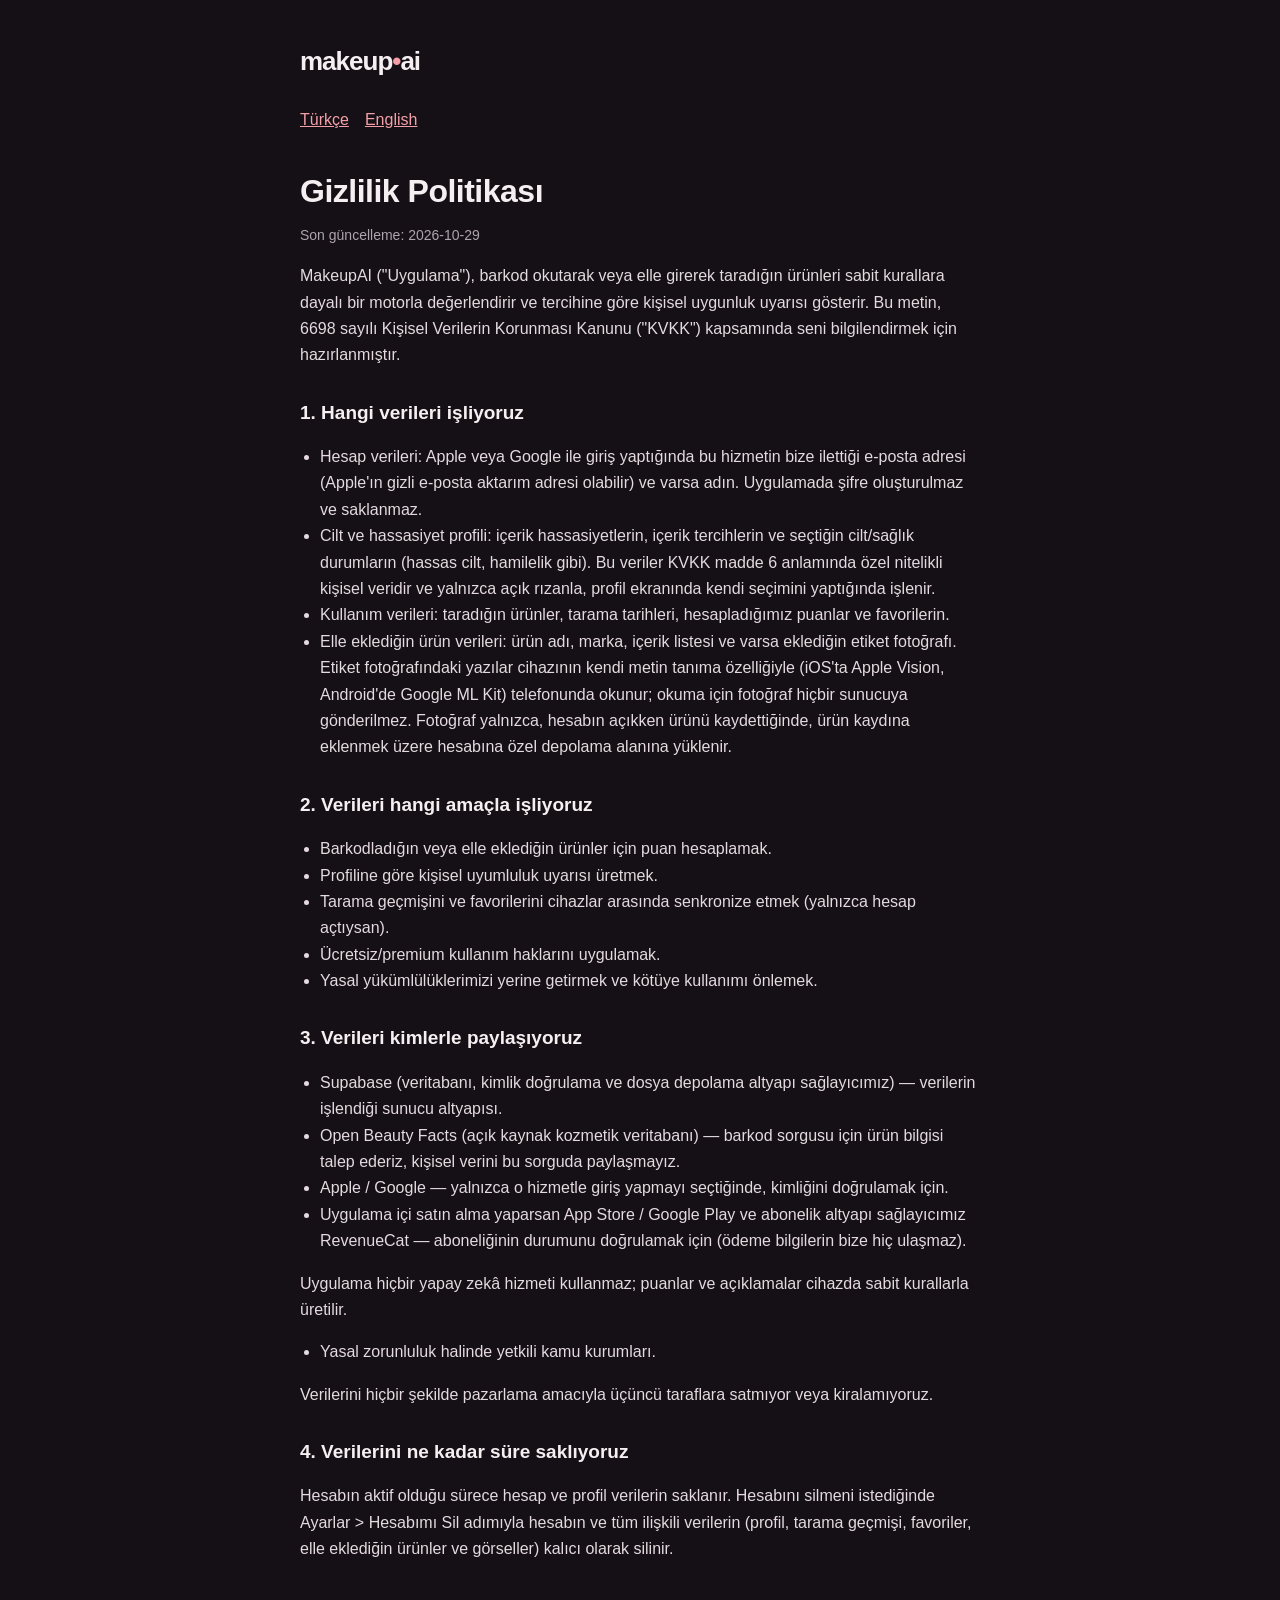
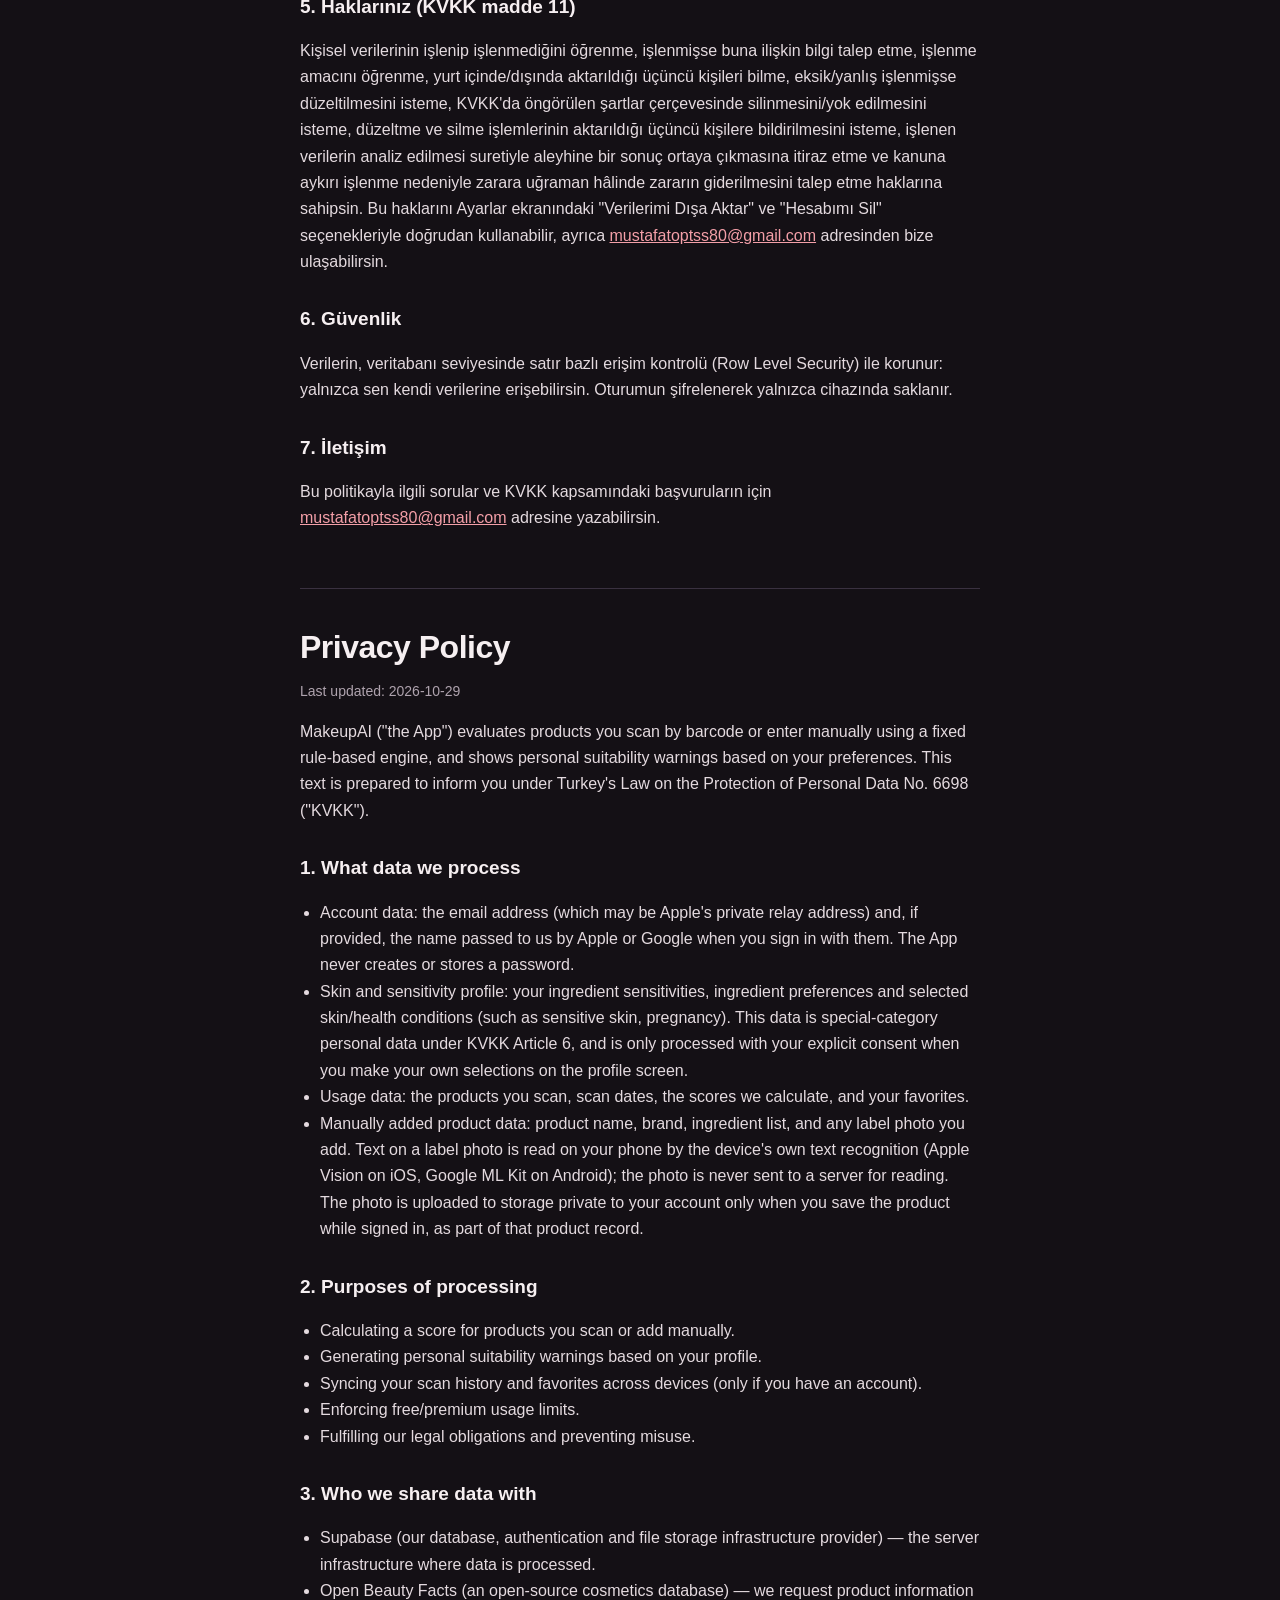
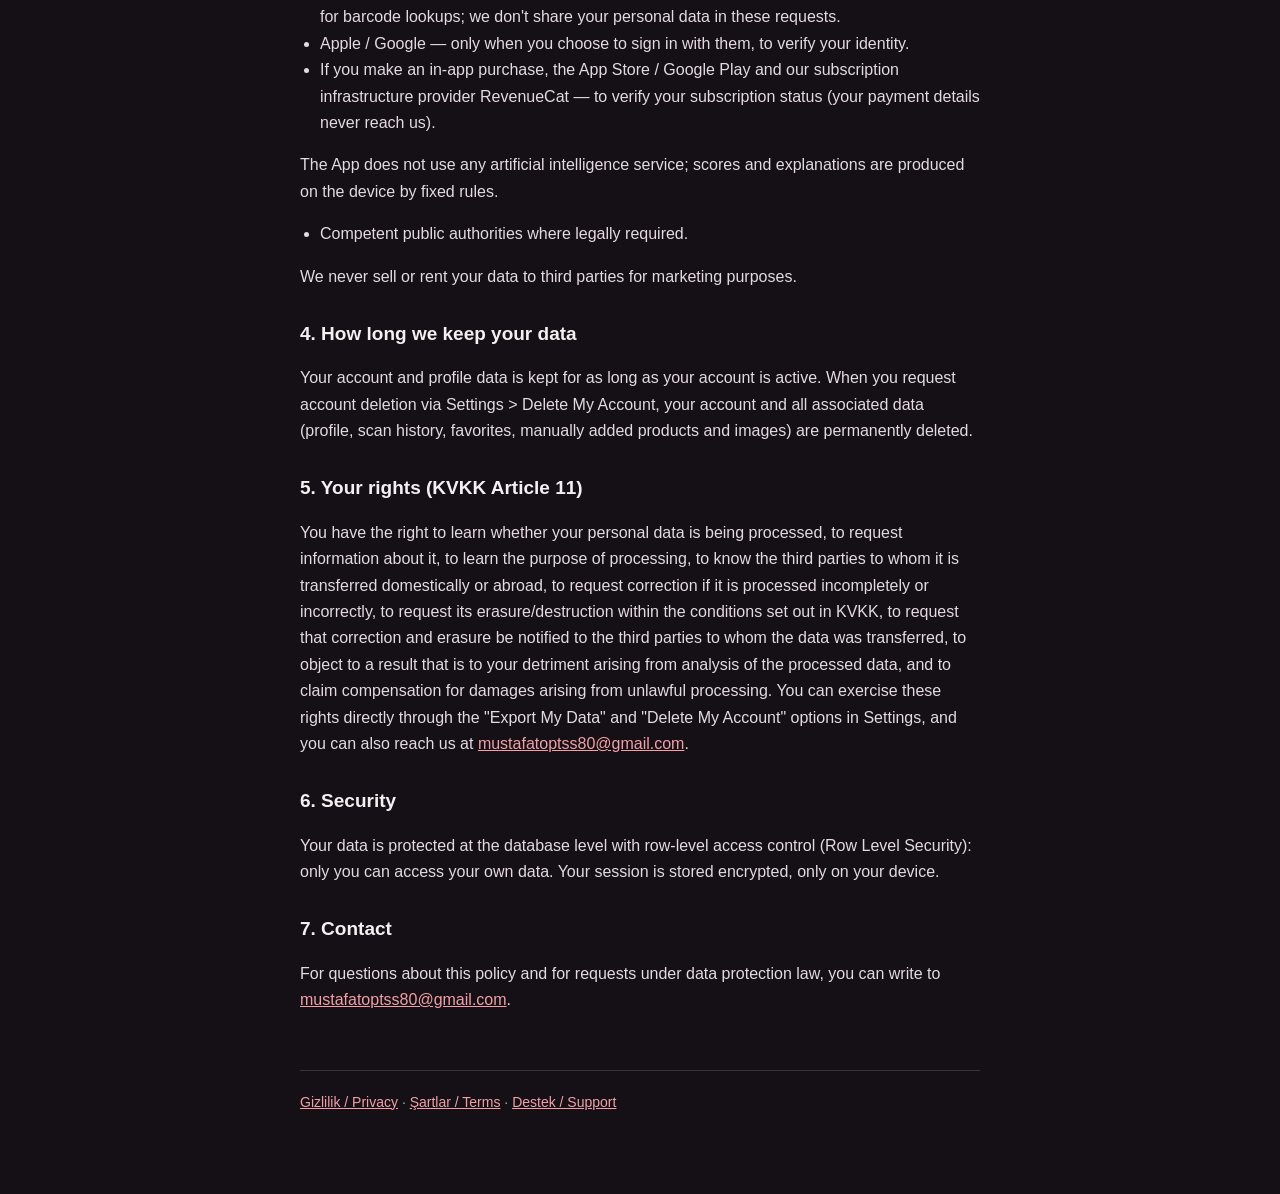
==== privacy.html @ 81699f23 "legal" ====
<!doctype html>
<html lang="tr"><head><meta charset="utf-8"><meta name="viewport" content="width=device-width, initial-scale=1">
<title>MakeupAI — Gizlilik Politikası / Privacy Policy</title><link rel="stylesheet" href="style.css"></head>
<body><div class="wrap">
<a class="brand" href="index.html">makeup<span>•</span>ai</a>
<nav class="lang"><a href="#tr">Türkçe</a><a href="#en">English</a></nav>
<section id="tr" lang="tr"><h1>Gizlilik Politikası</h1><p class="updated">Son güncelleme: 2026-10-29</p>
<p>MakeupAI ("Uygulama"), barkod okutarak veya elle girerek taradığın ürünleri sabit kurallara dayalı bir motorla değerlendirir ve tercihine göre kişisel uygunluk uyarısı gösterir. Bu metin, 6698 sayılı Kişisel Verilerin Korunması Kanunu ("KVKK") kapsamında seni bilgilendirmek için hazırlanmıştır.</p>
<h2>1. Hangi verileri işliyoruz</h2>
<ul><li>Hesap verileri: Apple veya Google ile giriş yaptığında bu hizmetin bize ilettiği e-posta adresi (Apple'ın gizli e-posta aktarım adresi olabilir) ve varsa adın. Uygulamada şifre oluşturulmaz ve saklanmaz.</li><li>Cilt ve hassasiyet profili: içerik hassasiyetlerin, içerik tercihlerin ve seçtiğin cilt/sağlık durumların (hassas cilt, hamilelik gibi). Bu veriler KVKK madde 6 anlamında özel nitelikli kişisel veridir ve yalnızca açık rızanla, profil ekranında kendi seçimini yaptığında işlenir.</li><li>Kullanım verileri: taradığın ürünler, tarama tarihleri, hesapladığımız puanlar ve favorilerin.</li><li>Elle eklediğin ürün verileri: ürün adı, marka, içerik listesi ve varsa eklediğin etiket fotoğrafı. Etiket fotoğrafındaki yazılar cihazının kendi metin tanıma özelliğiyle (iOS'ta Apple Vision, Android'de Google ML Kit) telefonunda okunur; okuma için fotoğraf hiçbir sunucuya gönderilmez. Fotoğraf yalnızca, hesabın açıkken ürünü kaydettiğinde, ürün kaydına eklenmek üzere hesabına özel depolama alanına yüklenir.</li></ul>
<h2>2. Verileri hangi amaçla işliyoruz</h2>
<ul><li>Barkodladığın veya elle eklediğin ürünler için puan hesaplamak.</li><li>Profiline göre kişisel uyumluluk uyarısı üretmek.</li><li>Tarama geçmişini ve favorilerini cihazlar arasında senkronize etmek (yalnızca hesap açtıysan).</li><li>Ücretsiz/premium kullanım haklarını uygulamak.</li><li>Yasal yükümlülüklerimizi yerine getirmek ve kötüye kullanımı önlemek.</li></ul>
<h2>3. Verileri kimlerle paylaşıyoruz</h2>
<ul><li>Supabase (veritabanı, kimlik doğrulama ve dosya depolama altyapı sağlayıcımız) — verilerin işlendiği sunucu altyapısı.</li><li>Open Beauty Facts (açık kaynak kozmetik veritabanı) — barkod sorgusu için ürün bilgisi talep ederiz, kişisel verini bu sorguda paylaşmayız.</li><li>Apple / Google — yalnızca o hizmetle giriş yapmayı seçtiğinde, kimliğini doğrulamak için.</li><li>Uygulama içi satın alma yaparsan App Store / Google Play ve abonelik altyapı sağlayıcımız RevenueCat — aboneliğinin durumunu doğrulamak için (ödeme bilgilerin bize hiç ulaşmaz).</li></ul>
<p>Uygulama hiçbir yapay zekâ hizmeti kullanmaz; puanlar ve açıklamalar cihazda sabit kurallarla üretilir.</p>
<ul><li>Yasal zorunluluk halinde yetkili kamu kurumları.</li></ul>
<p>Verilerini hiçbir şekilde pazarlama amacıyla üçüncü taraflara satmıyor veya kiralamıyoruz.</p>
<h2>4. Verilerini ne kadar süre saklıyoruz</h2>
<p>Hesabın aktif olduğu sürece hesap ve profil verilerin saklanır. Hesabını silmeni istediğinde Ayarlar &gt; Hesabımı Sil adımıyla hesabın ve tüm ilişkili verilerin (profil, tarama geçmişi, favoriler, elle eklediğin ürünler ve görseller) kalıcı olarak silinir.</p>
<h2>5. Haklarınız (KVKK madde 11)</h2>
<p>Kişisel verilerinin işlenip işlenmediğini öğrenme, işlenmişse buna ilişkin bilgi talep etme, işlenme amacını öğrenme, yurt içinde/dışında aktarıldığı üçüncü kişileri bilme, eksik/yanlış işlenmişse düzeltilmesini isteme, KVKK'da öngörülen şartlar çerçevesinde silinmesini/yok edilmesini isteme, düzeltme ve silme işlemlerinin aktarıldığı üçüncü kişilere bildirilmesini isteme, işlenen verilerin analiz edilmesi suretiyle aleyhine bir sonuç ortaya çıkmasına itiraz etme ve kanuna aykırı işlenme nedeniyle zarara uğraman hâlinde zararın giderilmesini talep etme haklarına sahipsin. Bu haklarını Ayarlar ekranındaki "Verilerimi Dışa Aktar" ve "Hesabımı Sil" seçenekleriyle doğrudan kullanabilir, ayrıca <a href="mailto:mustafatoptss80@gmail.com">mustafatoptss80@gmail.com</a> adresinden bize ulaşabilirsin.</p>
<h2>6. Güvenlik</h2>
<p>Verilerin, veritabanı seviyesinde satır bazlı erişim kontrolü (Row Level Security) ile korunur: yalnızca sen kendi verilerine erişebilirsin. Oturumun şifrelenerek yalnızca cihazında saklanır.</p>
<h2>7. İletişim</h2>
<p>Bu politikayla ilgili sorular ve KVKK kapsamındaki başvuruların için <a href="mailto:mustafatoptss80@gmail.com">mustafatoptss80@gmail.com</a> adresine yazabilirsin.</p></section>
<section id="en" lang="en"><h1>Privacy Policy</h1><p class="updated">Last updated: 2026-10-29</p>
<p>MakeupAI ("the App") evaluates products you scan by barcode or enter manually using a fixed rule-based engine, and shows personal suitability warnings based on your preferences. This text is prepared to inform you under Turkey's Law on the Protection of Personal Data No. 6698 ("KVKK").</p>
<h2>1. What data we process</h2>
<ul><li>Account data: the email address (which may be Apple's private relay address) and, if provided, the name passed to us by Apple or Google when you sign in with them. The App never creates or stores a password.</li><li>Skin and sensitivity profile: your ingredient sensitivities, ingredient preferences and selected skin/health conditions (such as sensitive skin, pregnancy). This data is special-category personal data under KVKK Article 6, and is only processed with your explicit consent when you make your own selections on the profile screen.</li><li>Usage data: the products you scan, scan dates, the scores we calculate, and your favorites.</li><li>Manually added product data: product name, brand, ingredient list, and any label photo you add. Text on a label photo is read on your phone by the device's own text recognition (Apple Vision on iOS, Google ML Kit on Android); the photo is never sent to a server for reading. The photo is uploaded to storage private to your account only when you save the product while signed in, as part of that product record.</li></ul>
<h2>2. Purposes of processing</h2>
<ul><li>Calculating a score for products you scan or add manually.</li><li>Generating personal suitability warnings based on your profile.</li><li>Syncing your scan history and favorites across devices (only if you have an account).</li><li>Enforcing free/premium usage limits.</li><li>Fulfilling our legal obligations and preventing misuse.</li></ul>
<h2>3. Who we share data with</h2>
<ul><li>Supabase (our database, authentication and file storage infrastructure provider) — the server infrastructure where data is processed.</li><li>Open Beauty Facts (an open-source cosmetics database) — we request product information for barcode lookups; we don't share your personal data in these requests.</li><li>Apple / Google — only when you choose to sign in with them, to verify your identity.</li><li>If you make an in-app purchase, the App Store / Google Play and our subscription infrastructure provider RevenueCat — to verify your subscription status (your payment details never reach us).</li></ul>
<p>The App does not use any artificial intelligence service; scores and explanations are produced on the device by fixed rules.</p>
<ul><li>Competent public authorities where legally required.</li></ul>
<p>We never sell or rent your data to third parties for marketing purposes.</p>
<h2>4. How long we keep your data</h2>
<p>Your account and profile data is kept for as long as your account is active. When you request account deletion via Settings &gt; Delete My Account, your account and all associated data (profile, scan history, favorites, manually added products and images) are permanently deleted.</p>
<h2>5. Your rights (KVKK Article 11)</h2>
<p>You have the right to learn whether your personal data is being processed, to request information about it, to learn the purpose of processing, to know the third parties to whom it is transferred domestically or abroad, to request correction if it is processed incompletely or incorrectly, to request its erasure/destruction within the conditions set out in KVKK, to request that correction and erasure be notified to the third parties to whom the data was transferred, to object to a result that is to your detriment arising from analysis of the processed data, and to claim compensation for damages arising from unlawful processing. You can exercise these rights directly through the "Export My Data" and "Delete My Account" options in Settings, and you can also reach us at <a href="mailto:mustafatoptss80@gmail.com">mustafatoptss80@gmail.com</a>.</p>
<h2>6. Security</h2>
<p>Your data is protected at the database level with row-level access control (Row Level Security): only you can access your own data. Your session is stored encrypted, only on your device.</p>
<h2>7. Contact</h2>
<p>For questions about this policy and for requests under data protection law, you can write to <a href="mailto:mustafatoptss80@gmail.com">mustafatoptss80@gmail.com</a>.</p></section>
<footer><a href="privacy.html">Gizlilik / Privacy</a> · <a href="terms.html">Şartlar / Terms</a> · <a href="support.html">Destek / Support</a></footer>
</div></body></html>
---- style.css ----
:root{--bg:#141015;--surface:#1E1920;--line:#3A3140;--text:#F6EFF1;--muted:#AFA3AE;--rose:#F49FA8}
*{box-sizing:border-box}body{margin:0;background:var(--bg);color:var(--text);font:16px/1.65 -apple-system,BlinkMacSystemFont,"Segoe UI",Roboto,Helvetica,Arial,sans-serif}
.wrap{max-width:720px;margin:0 auto;padding:40px 20px 80px}.brand{display:inline-block;font-weight:800;font-size:26px;letter-spacing:-1px;color:var(--text);text-decoration:none;margin-bottom:24px}.brand span{color:var(--rose)}
.lang{display:flex;gap:16px;margin-bottom:24px}.lang a,footer a,a{color:var(--rose)}h1{font-size:32px;line-height:1.15;letter-spacing:-.5px;margin:40px 0 8px}h2{font-size:19px;margin:28px 0 8px}
.updated{color:var(--muted);font-size:14px}p,li{color:#E4DADF}ul{padding-left:20px}section+section{border-top:1px solid var(--line);margin-top:56px}footer{margin-top:56px;padding-top:20px;border-top:1px solid var(--line);font-size:14px;color:var(--muted)}
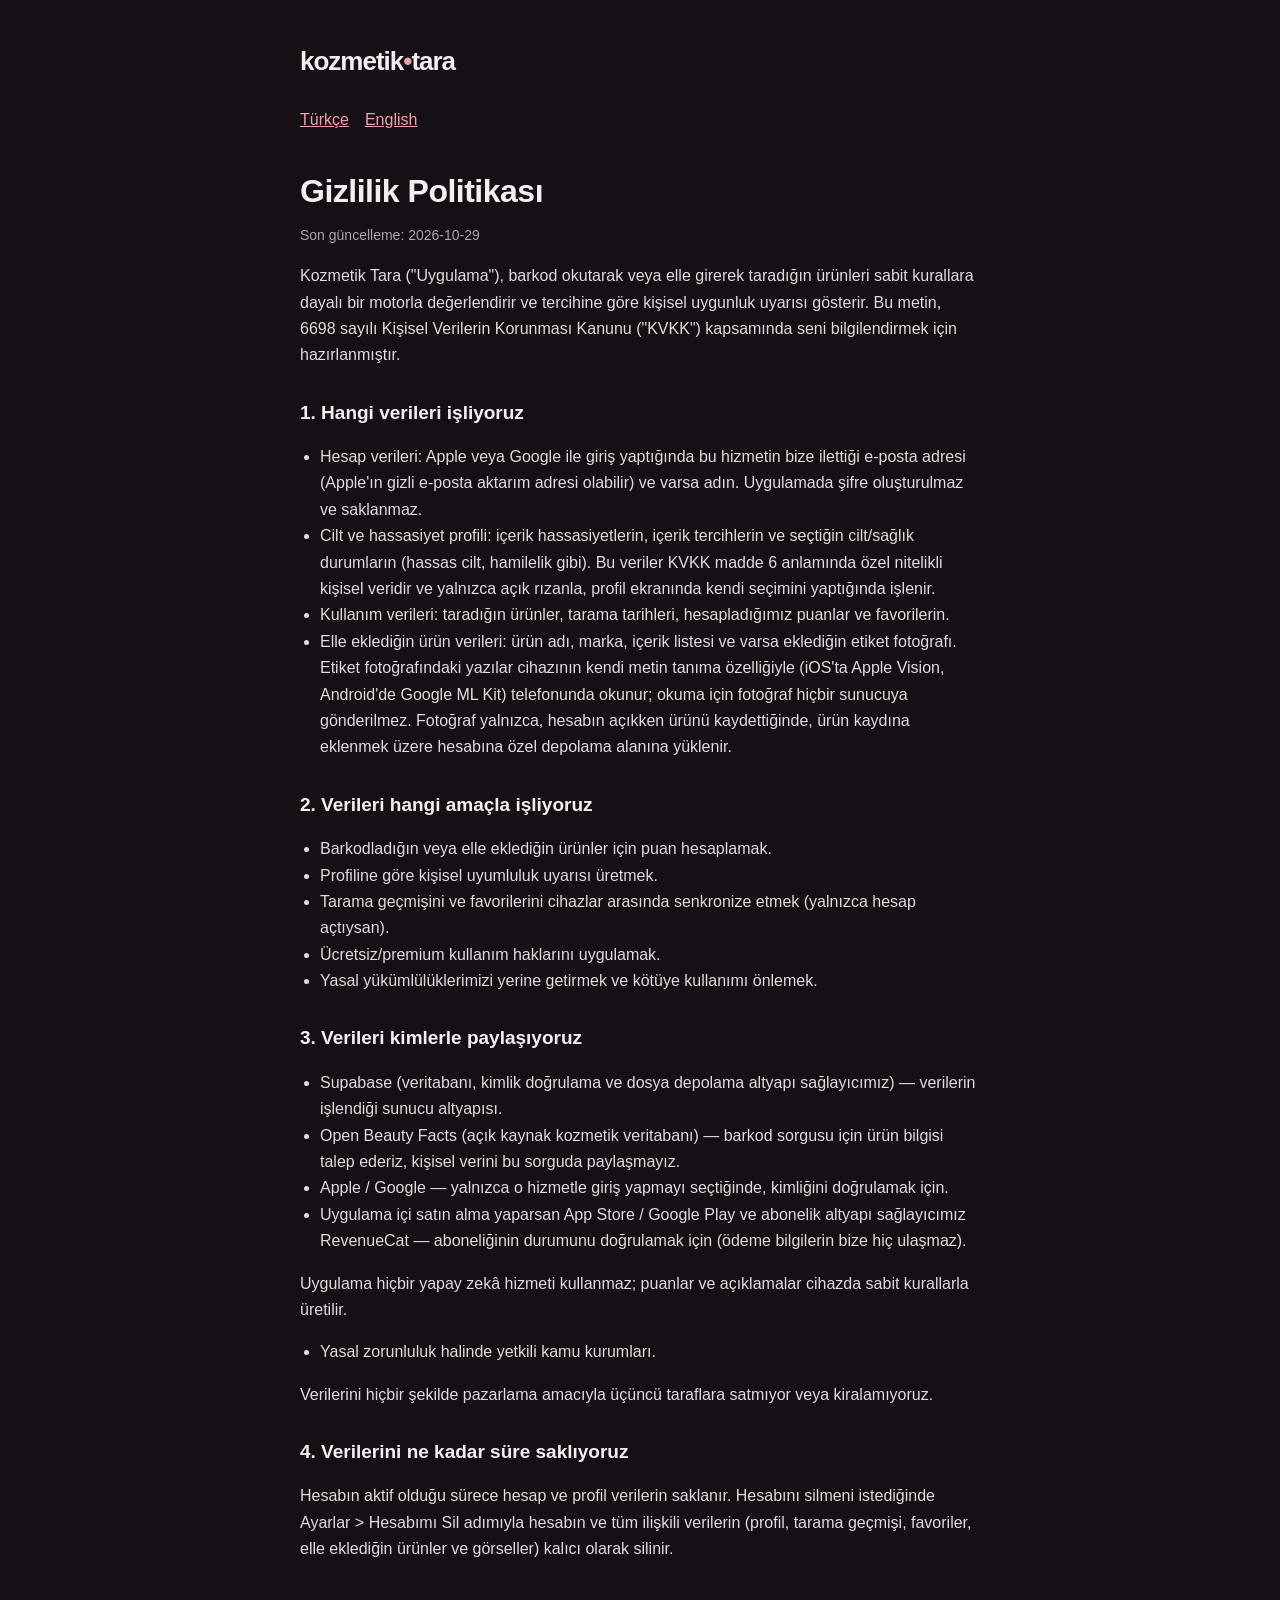
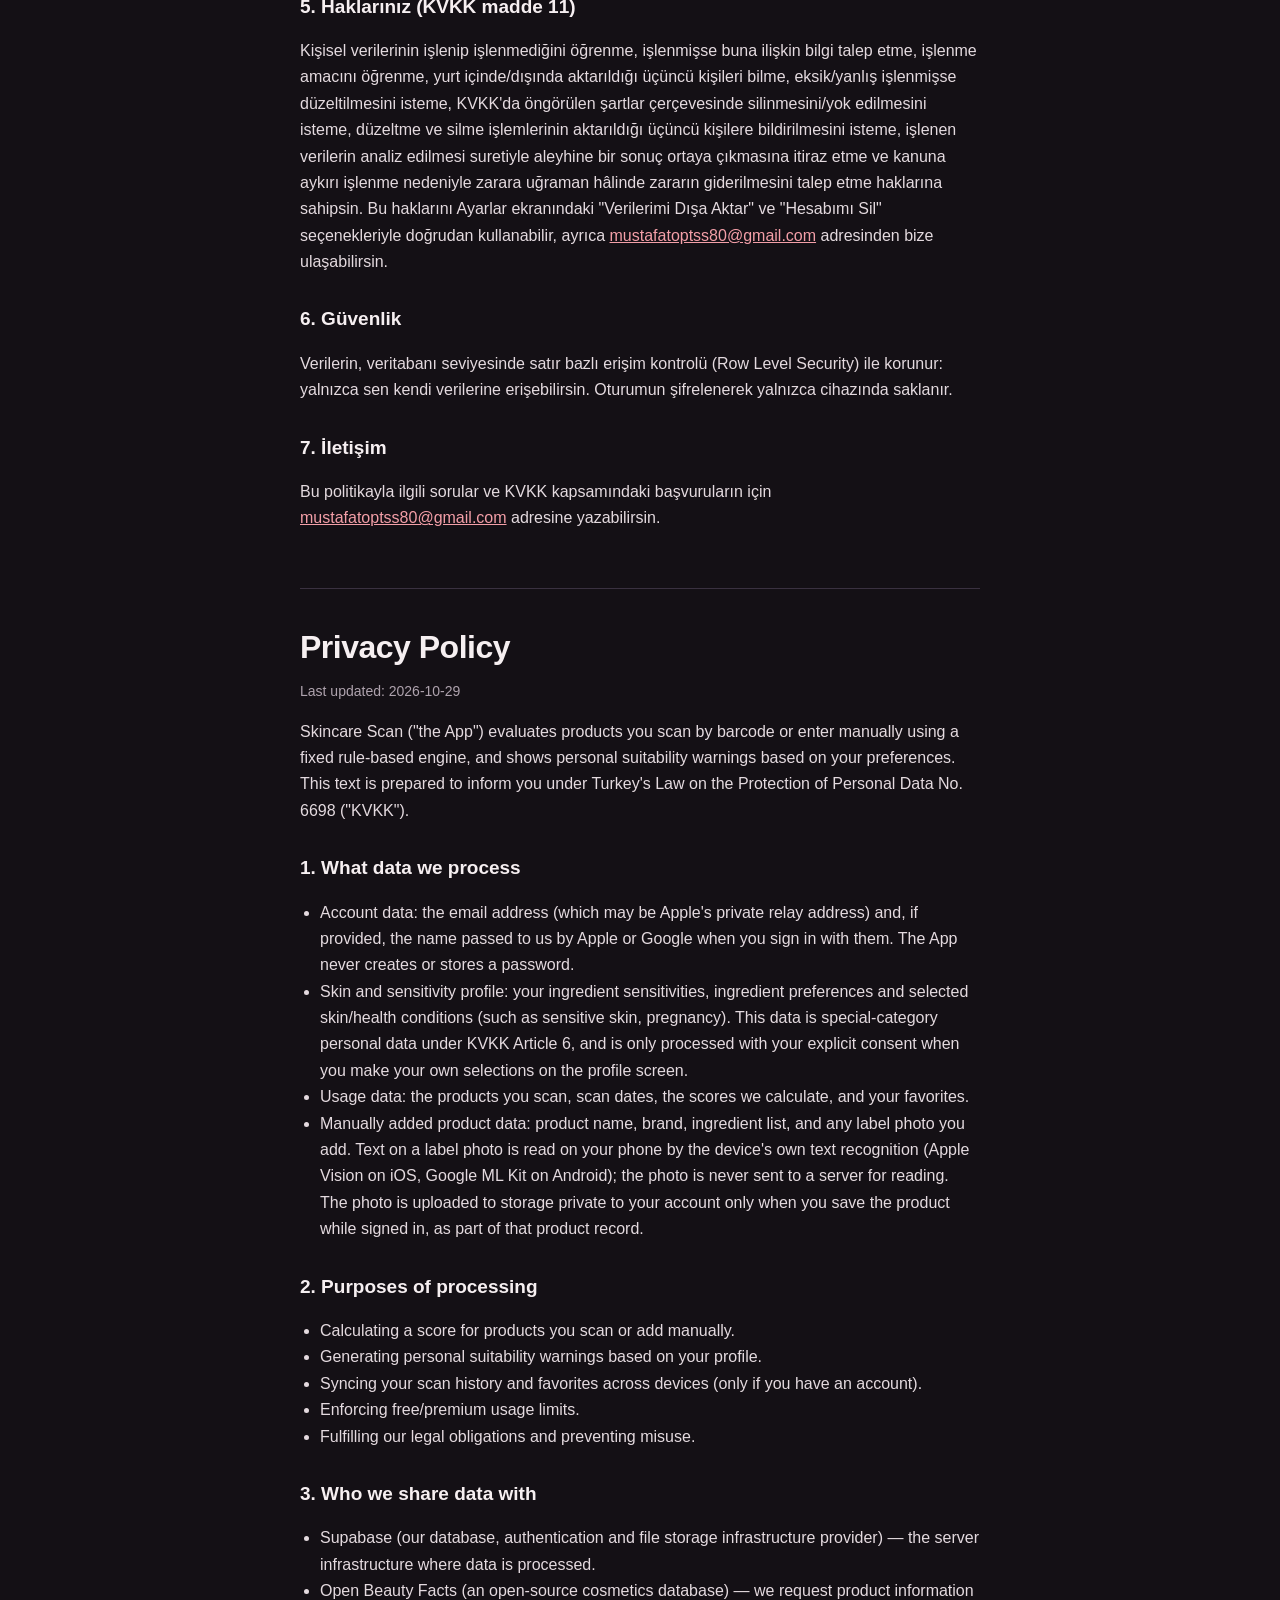
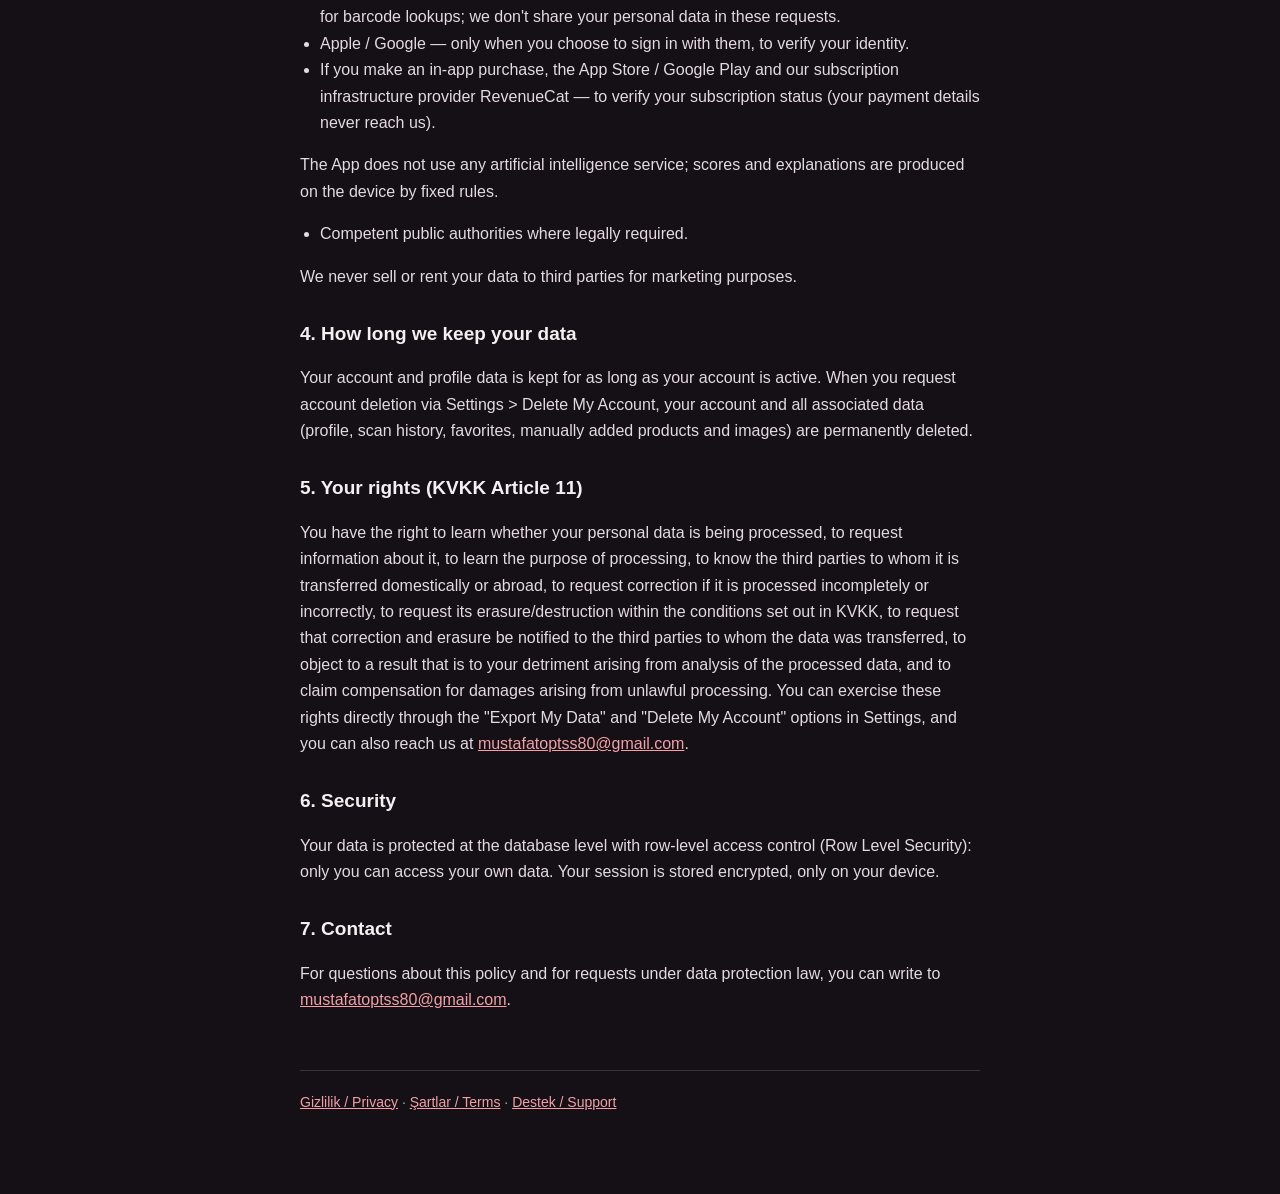
==== commit c2d5abc1: "Rename app to Kozmetik Tara / Skincare Scan" ====
--- a/privacy.html
+++ b/privacy.html
@@ -1,11 +1,11 @@
 <!doctype html>
 <html lang="tr"><head><meta charset="utf-8"><meta name="viewport" content="width=device-width, initial-scale=1">
-<title>MakeupAI — Gizlilik Politikası / Privacy Policy</title><link rel="stylesheet" href="style.css"></head>
+<title>Kozmetik Tara / Skincare Scan — Gizlilik Politikası / Privacy Policy</title><link rel="stylesheet" href="style.css"></head>
 <body><div class="wrap">
-<a class="brand" href="index.html">makeup<span>•</span>ai</a>
+<a class="brand" href="index.html">kozmetik<span>•</span>tara</a>
 <nav class="lang"><a href="#tr">Türkçe</a><a href="#en">English</a></nav>
 <section id="tr" lang="tr"><h1>Gizlilik Politikası</h1><p class="updated">Son güncelleme: 2026-10-29</p>
-<p>MakeupAI ("Uygulama"), barkod okutarak veya elle girerek taradığın ürünleri sabit kurallara dayalı bir motorla değerlendirir ve tercihine göre kişisel uygunluk uyarısı gösterir. Bu metin, 6698 sayılı Kişisel Verilerin Korunması Kanunu ("KVKK") kapsamında seni bilgilendirmek için hazırlanmıştır.</p>
+<p>Kozmetik Tara ("Uygulama"), barkod okutarak veya elle girerek taradığın ürünleri sabit kurallara dayalı bir motorla değerlendirir ve tercihine göre kişisel uygunluk uyarısı gösterir. Bu metin, 6698 sayılı Kişisel Verilerin Korunması Kanunu ("KVKK") kapsamında seni bilgilendirmek için hazırlanmıştır.</p>
 <h2>1. Hangi verileri işliyoruz</h2>
 <ul><li>Hesap verileri: Apple veya Google ile giriş yaptığında bu hizmetin bize ilettiği e-posta adresi (Apple'ın gizli e-posta aktarım adresi olabilir) ve varsa adın. Uygulamada şifre oluşturulmaz ve saklanmaz.</li><li>Cilt ve hassasiyet profili: içerik hassasiyetlerin, içerik tercihlerin ve seçtiğin cilt/sağlık durumların (hassas cilt, hamilelik gibi). Bu veriler KVKK madde 6 anlamında özel nitelikli kişisel veridir ve yalnızca açık rızanla, profil ekranında kendi seçimini yaptığında işlenir.</li><li>Kullanım verileri: taradığın ürünler, tarama tarihleri, hesapladığımız puanlar ve favorilerin.</li><li>Elle eklediğin ürün verileri: ürün adı, marka, içerik listesi ve varsa eklediğin etiket fotoğrafı. Etiket fotoğrafındaki yazılar cihazının kendi metin tanıma özelliğiyle (iOS'ta Apple Vision, Android'de Google ML Kit) telefonunda okunur; okuma için fotoğraf hiçbir sunucuya gönderilmez. Fotoğraf yalnızca, hesabın açıkken ürünü kaydettiğinde, ürün kaydına eklenmek üzere hesabına özel depolama alanına yüklenir.</li></ul>
 <h2>2. Verileri hangi amaçla işliyoruz</h2>
@@ -24,7 +24,7 @@
 <h2>7. İletişim</h2>
 <p>Bu politikayla ilgili sorular ve KVKK kapsamındaki başvuruların için <a href="mailto:mustafatoptss80@gmail.com">mustafatoptss80@gmail.com</a> adresine yazabilirsin.</p></section>
 <section id="en" lang="en"><h1>Privacy Policy</h1><p class="updated">Last updated: 2026-10-29</p>
-<p>MakeupAI ("the App") evaluates products you scan by barcode or enter manually using a fixed rule-based engine, and shows personal suitability warnings based on your preferences. This text is prepared to inform you under Turkey's Law on the Protection of Personal Data No. 6698 ("KVKK").</p>
+<p>Skincare Scan ("the App") evaluates products you scan by barcode or enter manually using a fixed rule-based engine, and shows personal suitability warnings based on your preferences. This text is prepared to inform you under Turkey's Law on the Protection of Personal Data No. 6698 ("KVKK").</p>
 <h2>1. What data we process</h2>
 <ul><li>Account data: the email address (which may be Apple's private relay address) and, if provided, the name passed to us by Apple or Google when you sign in with them. The App never creates or stores a password.</li><li>Skin and sensitivity profile: your ingredient sensitivities, ingredient preferences and selected skin/health conditions (such as sensitive skin, pregnancy). This data is special-category personal data under KVKK Article 6, and is only processed with your explicit consent when you make your own selections on the profile screen.</li><li>Usage data: the products you scan, scan dates, the scores we calculate, and your favorites.</li><li>Manually added product data: product name, brand, ingredient list, and any label photo you add. Text on a label photo is read on your phone by the device's own text recognition (Apple Vision on iOS, Google ML Kit on Android); the photo is never sent to a server for reading. The photo is uploaded to storage private to your account only when you save the product while signed in, as part of that product record.</li></ul>
 <h2>2. Purposes of processing</h2>
